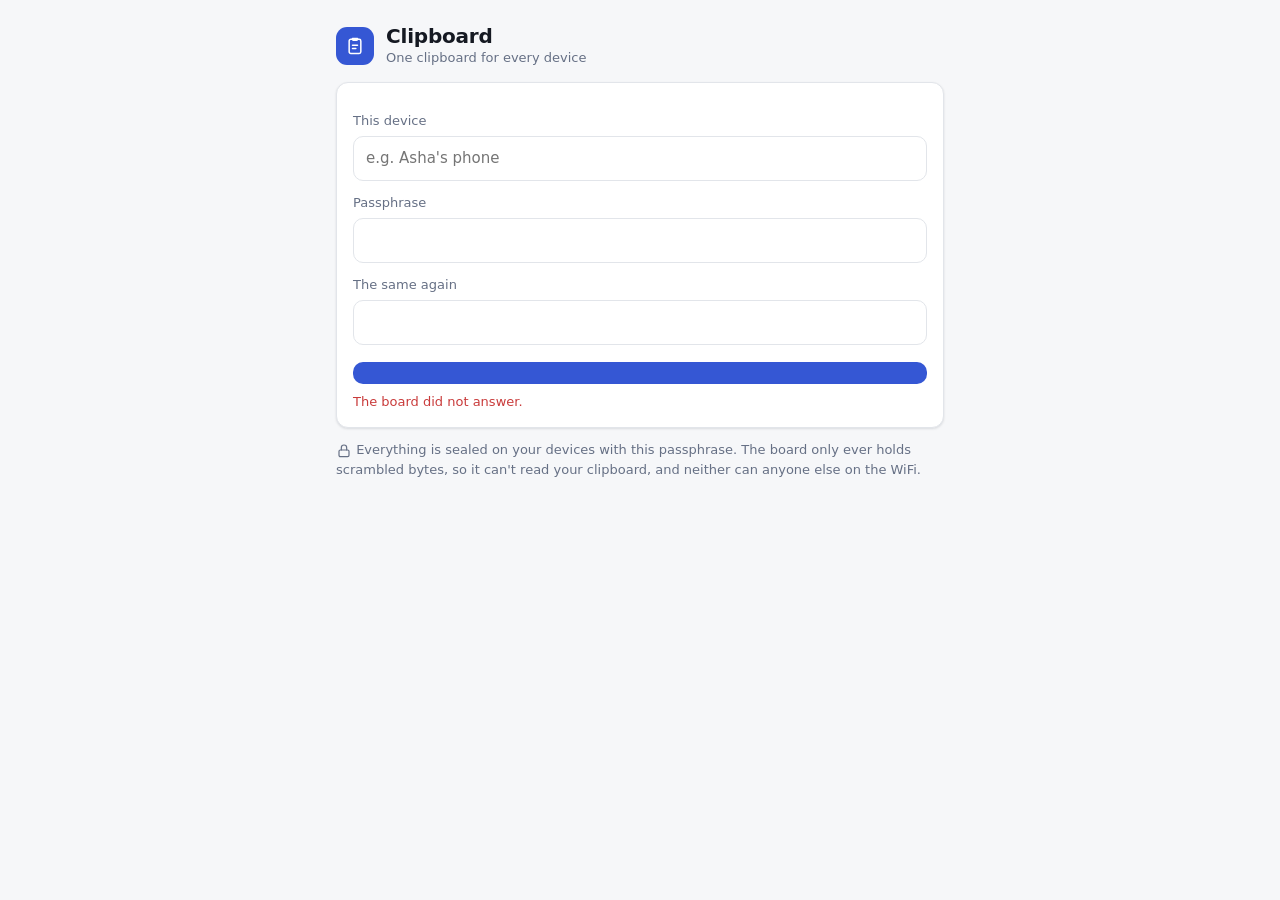
==== chapters/13-clipboard/page/clip.html @ 50697df5 "Chapter 13: one clipboard for every device Copy on one device, paste on another. Computers sync by t" ====
<!doctype html>
<html lang="en"><head><meta charset="utf-8">
<meta name="viewport" content="width=device-width,initial-scale=1,viewport-fit=cover">
<meta name="theme-color" content="#f6f7f9" media="(prefers-color-scheme: light)">
<meta name="theme-color" content="#0f1115" media="(prefers-color-scheme: dark)">
<title>Clipboard</title>
<link rel="icon" href="data:,">
<style>
:root{--bg:#f6f7f9;--surface:#fff;--surface2:#f0f2f5;--line:#e2e5ea;--text:#151922;--muted:#667085;--acc:#3557d4;--acc-ink:#fff;--acc-soft:#e9eefc;
 --danger:#c93b3b;--ok:#0f8a5f;--warn:#b7791f;--warn-soft:#fdf6e7;--shadow:0 1px 2px rgba(16,24,40,.05),0 1px 3px rgba(16,24,40,.07);--pop:0 12px 32px rgba(16,24,40,.16);--r:12px}
@media (prefers-color-scheme:dark){:root{--bg:#0f1115;--surface:#171a21;--surface2:#1f232c;--line:#2b303b;--text:#e7e9ee;--muted:#959cab;--acc:#6f8cff;--acc-ink:#0f1115;
 --acc-soft:#1d2540;--danger:#ef6b6b;--ok:#4fd1a0;--warn:#e0a84a;--warn-soft:#2a2416;--shadow:none;--pop:0 12px 32px rgba(0,0,0,.5)}}
*{box-sizing:border-box}html,body{min-height:100%}
body{margin:0;background:var(--bg);color:var(--text);font:15px/1.5 system-ui,-apple-system,"Segoe UI",Roboto,"Noto Sans",sans-serif;-webkit-font-smoothing:antialiased}
[hidden]{display:none!important}
.ic{width:20px;height:20px;fill:none;stroke:currentColor;stroke-width:1.8;stroke-linecap:round;stroke-linejoin:round;flex:none;vertical-align:middle}
.ic.s{width:16px;height:16px}
.wrap{max-width:640px;margin:0 auto;padding:16px 16px 120px}
h1{font-size:20px;line-height:1.2;margin:0;letter-spacing:-.01em}h2{font-size:15px;margin:0 0 10px;font-weight:600}
p{margin:6px 0}.muted{color:var(--muted)}.small{font-size:13px}
.brand{display:flex;gap:12px;align-items:center}
.mark{width:38px;height:38px;border-radius:11px;background:var(--acc);color:var(--acc-ink);display:grid;place-items:center;flex:none}
.card{background:var(--surface);border:1px solid var(--line);border-radius:var(--r);padding:16px;margin:12px 0;box-shadow:var(--shadow)}
.field{display:block;margin:0 0 12px}.field>span{display:block;font-size:13px;font-weight:500;color:var(--muted);margin-bottom:6px}
.row{display:flex;gap:8px;align-items:center}.row>*{min-width:0}.grow{flex:1}
select,input,textarea{font:inherit;color:var(--text);background:var(--surface);border:1px solid var(--line);border-radius:10px;padding:10px 12px;width:100%;outline:none}
select:focus,input:focus,textarea:focus{border-color:var(--acc);box-shadow:0 0 0 3px var(--acc-soft)}
textarea{min-height:110px;resize:vertical}
.btn{font:inherit;font-weight:600;display:inline-flex;align-items:center;justify-content:center;gap:8px;border-radius:10px;padding:10px 16px;cursor:pointer;
 border:1px solid transparent;background:var(--acc);color:var(--acc-ink);touch-action:manipulation;white-space:nowrap}
.btn:active{transform:scale(.98)}.btn.sec{background:var(--surface);color:var(--text);border-color:var(--line)}
.btn.ghost{background:transparent;color:var(--text)}.btn.danger{background:transparent;color:var(--danger);border-color:var(--line)}
.btn.block{width:100%}.btn.sm{padding:6px 12px;font-size:13px}
.iconbtn{width:38px;height:38px;padding:0;border-radius:10px;background:transparent;color:var(--text);border:1px solid transparent;display:inline-grid;place-items:center;cursor:pointer}
.iconbtn:hover{background:var(--surface2)}.iconbtn.on{color:var(--acc)}
:focus-visible{outline:2px solid var(--acc);outline-offset:2px}
a{color:var(--acc);text-decoration:none}
.notice{display:flex;gap:12px;align-items:flex-start;border-radius:var(--r);padding:14px;margin:12px 0;background:var(--warn-soft);border:1px solid color-mix(in srgb,var(--warn) 35%,transparent)}
.notice .ic{color:var(--warn);margin-top:2px}
.err{color:var(--danger);font-size:13px;min-height:1em;margin:8px 0 0}
code,.mono{font-family:ui-monospace,SFMono-Regular,Menlo,Consolas,monospace;font-size:13px}
pre.cmd{background:var(--surface2);border-radius:8px;padding:10px 12px;margin:6px 0;white-space:pre-wrap;word-break:break-all}
.top{position:sticky;top:0;z-index:4;background:var(--bg);display:flex;gap:8px;align-items:center;padding:12px 0 10px}
.devs{display:flex;gap:6px;align-items:center;font-size:13px;color:var(--muted)}
.dot{width:8px;height:8px;border-radius:50%;background:var(--line);display:inline-block}.dot.on{background:var(--ok)}
.tools{display:flex;gap:8px;align-items:center;margin:4px 0 12px}
.seg{display:flex;background:var(--surface2);border-radius:10px;padding:3px;gap:3px}
.seg button{border:0;background:transparent;color:var(--muted);font:inherit;font-size:13px;font-weight:500;padding:6px 12px;border-radius:8px;cursor:pointer}
.seg button.sel{background:var(--surface);color:var(--text);box-shadow:var(--shadow)}
.search{position:relative;flex:1}.search input{padding-left:34px}.search .ic{position:absolute;left:10px;top:50%;transform:translateY(-50%);color:var(--muted)}
.item{background:var(--surface);border:1px solid var(--line);border-radius:var(--r);padding:12px 14px;margin:0 0 10px;box-shadow:var(--shadow)}
.item .meta{display:flex;gap:8px;align-items:center;font-size:12px;color:var(--muted);flex-wrap:wrap}
.item .meta b{color:var(--text);font-weight:600}
.badge{display:inline-flex;gap:4px;align-items:center;background:var(--surface2);border-radius:6px;padding:1px 7px;font-size:11px;font-weight:600;color:var(--muted)}
.badge.acc{background:var(--acc-soft);color:var(--acc)}
.item .body{margin:8px 0 10px;word-wrap:break-word;white-space:pre-wrap;display:-webkit-box;-webkit-line-clamp:6;-webkit-box-orient:vertical;overflow:hidden;cursor:pointer}
.item .body.open{display:block}
.item .otp{font:700 30px/1.2 ui-monospace,SFMono-Regular,Menlo,Consolas,monospace;letter-spacing:.18em;margin:10px 0}
.item img{max-width:100%;max-height:260px;border-radius:8px;display:block;margin:8px 0 10px;background:var(--surface2)}
.item .acts{display:flex;gap:4px;align-items:center}
.item .acts .btn{padding:6px 12px;font-size:13px}
.empty{text-align:center;color:var(--muted);padding:48px 16px}.empty .ic{width:36px;height:36px;color:var(--acc);margin-bottom:8px}
.bar{position:fixed;left:0;right:0;bottom:0;background:var(--surface);border-top:1px solid var(--line);padding:10px 16px calc(10px + env(safe-area-inset-bottom));z-index:5}
.bar .row{max-width:640px;margin:0 auto}
.sheet-bg{position:fixed;inset:0;background:rgba(0,0,0,.35);z-index:8;display:flex;align-items:flex-end;justify-content:center}
.sheet{background:var(--surface);width:100%;max-width:640px;max-height:88vh;overflow:auto;border-radius:16px 16px 0 0;padding:18px 16px calc(18px + env(safe-area-inset-bottom));box-shadow:var(--pop)}
.sheet .head{display:flex;align-items:center;gap:8px;margin-bottom:10px}
.list .li{display:flex;gap:12px;align-items:center;padding:10px 0;border-top:1px solid var(--line)}.list .li:first-child{border:0}
.menu{position:fixed;z-index:9;background:var(--surface);border:1px solid var(--line);border-radius:12px;padding:6px;min-width:210px;box-shadow:var(--pop)}
.menu button{display:flex;gap:12px;align-items:center;width:100%;text-align:left;background:none;border:0;color:var(--text);font:inherit;padding:9px 12px;border-radius:8px;cursor:pointer}
.menu button:hover{background:var(--surface2)}.menu button .ic{color:var(--muted)}.menu .danger,.menu .danger .ic{color:var(--danger)}
.menu .label{font-size:12px;color:var(--muted);padding:6px 12px 2px}
.toast{position:fixed;left:50%;bottom:96px;transform:translateX(-50%);background:var(--text);color:var(--bg);border-radius:10px;padding:10px 14px;z-index:10;max-width:calc(100% - 32px);text-align:center;font-size:14px;box-shadow:var(--pop)}
.check{display:flex;gap:8px;align-items:center;font-size:14px}.check input{width:auto}
.meter{height:6px;background:var(--surface2);border-radius:3px;overflow:hidden}.meter div{height:100%;background:var(--acc)}
</style></head><body>

<svg width="0" height="0" style="position:absolute" aria-hidden="true">
<symbol id="i-clip" viewBox="0 0 24 24"><rect x="5" y="4" width="14" height="17" rx="2"/><path d="M9 4V3h6v1M9 4a1 1 0 0 0 1 1h4a1 1 0 0 0 1-1"/><path d="M9 11h6M9 15h4"/></symbol>
<symbol id="i-paste" viewBox="0 0 24 24"><rect x="5" y="4" width="14" height="17" rx="2"/><path d="M9 4V3h6v1M12 9v8M8.5 13.5 12 17l3.5-3.5"/></symbol>
<symbol id="i-copy" viewBox="0 0 24 24"><rect x="9" y="9" width="12" height="12" rx="2"/><path d="M5 15H4.5A1.5 1.5 0 0 1 3 13.5v-9A1.5 1.5 0 0 1 4.5 3h9A1.5 1.5 0 0 1 15 4.5V5"/></symbol>
<symbol id="i-pin" viewBox="0 0 24 24"><path d="M12 17v4M8 3h8l-1 6 3 4H6l3-4z"/></symbol>
<symbol id="i-more" viewBox="0 0 24 24"><circle cx="5.5" cy="12" r=".8"/><circle cx="12" cy="12" r=".8"/><circle cx="18.5" cy="12" r=".8"/></symbol>
<symbol id="i-send" viewBox="0 0 24 24"><path d="M21 3 10 14M21 3l-7 18-4-7-7-4z"/></symbol>
<symbol id="i-open" viewBox="0 0 24 24"><path d="M14 4h6v6M20 4l-9 9M18 14v5a1 1 0 0 1-1 1H5a1 1 0 0 1-1-1V7a1 1 0 0 1 1-1h5"/></symbol>
<symbol id="i-call" viewBox="0 0 24 24"><path d="M5 4h4l2 5-2.5 1.5a11 11 0 0 0 5 5L15 13l5 2v4a1 1 0 0 1-1 1A16 16 0 0 1 4 5a1 1 0 0 1 1-1"/></symbol>
<symbol id="i-vol" viewBox="0 0 24 24"><path d="M11 5 6 9H3v6h3l5 4z"/><path d="M15.5 8.5a5 5 0 0 1 0 7"/></symbol>
<symbol id="i-trash" viewBox="0 0 24 24"><path d="M4 7h16M9 7V4h6v3M6 7l1 13h10l1-13M10 11v5M14 11v5"/></symbol>
<symbol id="i-laptop" viewBox="0 0 24 24"><rect x="4" y="5" width="16" height="11" rx="1.5"/><path d="M2 19h20"/></symbol>
<symbol id="i-phone" viewBox="0 0 24 24"><rect x="6.5" y="2.5" width="11" height="19" rx="2.5"/><path d="M11 18.5h2"/></symbol>
<symbol id="i-gear" viewBox="0 0 24 24"><circle cx="12" cy="12" r="3"/><path d="M19.4 15a1.7 1.7 0 0 0 .3 1.8l.1.1a2 2 0 1 1-2.8 2.8l-.1-.1a1.7 1.7 0 0 0-1.8-.3 1.7 1.7 0 0 0-1 1.5V21a2 2 0 1 1-4 0v-.1a1.7 1.7 0 0 0-1.1-1.5 1.7 1.7 0 0 0-1.8.3l-.1.1a2 2 0 1 1-2.8-2.8l.1-.1a1.7 1.7 0 0 0 .3-1.8 1.7 1.7 0 0 0-1.5-1H3a2 2 0 1 1 0-4h.1a1.7 1.7 0 0 0 1.5-1.1 1.7 1.7 0 0 0-.3-1.8l-.1-.1a2 2 0 1 1 2.8-2.8l.1.1a1.7 1.7 0 0 0 1.8.3H9a1.7 1.7 0 0 0 1-1.5V3a2 2 0 1 1 4 0v.1a1.7 1.7 0 0 0 1 1.5 1.7 1.7 0 0 0 1.8-.3l.1-.1a2 2 0 1 1 2.8 2.8l-.1.1a1.7 1.7 0 0 0-.3 1.8V9a1.7 1.7 0 0 0 1.5 1H21a2 2 0 1 1 0 4h-.1a1.7 1.7 0 0 0-1.5 1z"/></symbol>
<symbol id="i-edit" viewBox="0 0 24 24"><path d="M4 20h4L19 9l-4-4L4 16z"/><path d="M13.5 6.5l4 4"/></symbol>
<symbol id="i-search" viewBox="0 0 24 24"><circle cx="11" cy="11" r="6.5"/><path d="m20 20-4.2-4.2"/></symbol>
<symbol id="i-lock" viewBox="0 0 24 24"><rect x="4.5" y="10.5" width="15" height="10" rx="2"/><path d="M8 10.5V7a4 4 0 0 1 8 0v3.5"/></symbol>
<symbol id="i-x" viewBox="0 0 24 24"><path d="M6 6l12 12M18 6 6 18"/></symbol>
<symbol id="i-once" viewBox="0 0 24 24"><circle cx="12" cy="13" r="8"/><path d="M12 9v4l2.5 2.5M9.5 2.5h5"/></symbol>
<symbol id="i-image" viewBox="0 0 24 24"><rect x="3.5" y="4.5" width="17" height="15" rx="2"/><circle cx="9" cy="10" r="1.6"/><path d="m20.5 16-5-5-8.5 8.5"/></symbol>
<symbol id="i-down" viewBox="0 0 24 24"><path d="M12 4v11M7 10l5 5 5-5M5 20h14"/></symbol>
<symbol id="i-info" viewBox="0 0 24 24"><circle cx="12" cy="12" r="9"/><path d="M12 11v5M12 8h.01"/></symbol>
</svg>

<!-- not secure: only how to get to the secure page, and the helper lines (those work from here) -->
<div class="wrap" id="insecure" hidden>
 <div class="brand" style="margin:8px 0 14px"><div class="mark"><svg class="ic"><use href="#i-clip"/></svg></div><div><h1>Clipboard</h1><div class="muted small">One clipboard for every device</div></div></div>
 <div class="notice"><svg class="ic"><use href="#i-lock"/></svg><div><b>Open the secure page</b>
  <p class="small" style="margin:4px 0 0">Encryption and the clipboard only work on secure pages. Open <a id="secLink" href="#"></a>.
  The first time, the browser says the page is "not private", because the board made its own certificate.
  Android: <i>Advanced</i>, then <i>Proceed</i>. iPhone: <i>Show details</i>, then <i>visit this website</i>.</p></div></div>
 <div class="card" id="installCard1"></div>
</div>

<!-- joining -->
<div class="wrap" id="setup" hidden>
 <div class="brand" style="margin:8px 0 14px"><div class="mark"><svg class="ic"><use href="#i-clip"/></svg></div><div><h1>Clipboard</h1><div class="muted small">One clipboard for every device</div></div></div>
 <div class="card">
  <h2 id="suTitle"></h2>
  <p class="muted small" id="suText"></p>
  <label class="field" style="margin-top:12px"><span>This device</span><input id="suName" maxlength="24" placeholder="e.g. Asha's phone"></label>
  <label class="field"><span>Passphrase</span><input id="suP1" type="password" autocomplete="new-password"></label>
  <label class="field" id="suAgain"><span>The same again</span><input id="suP2" type="password" autocomplete="new-password"></label>
  <button class="btn block" id="suGo"></button>
  <p class="err" id="suErr"></p>
 </div>
 <p class="small muted"><svg class="ic s"><use href="#i-lock"/></svg> Everything is sealed on your devices with this passphrase. The board only ever holds scrambled bytes,
 so it can't read your clipboard, and neither can anyone else on the WiFi.</p>
</div>

<!-- the clipboard -->
<div class="wrap" id="main" hidden>
 <div class="top">
  <div class="mark" style="width:34px;height:34px;border-radius:10px"><svg class="ic"><use href="#i-clip"/></svg></div>
  <div class="grow"><h1>Clipboard</h1><div class="devs" id="devSum"></div></div>
  <button class="iconbtn" id="openDevices" aria-label="Devices"><svg class="ic"><use href="#i-laptop"/></svg></button>
  <button class="iconbtn" id="openSettings" aria-label="Settings"><svg class="ic"><use href="#i-gear"/></svg></button>
 </div>
 <div class="tools">
  <div class="search"><svg class="ic s"><use href="#i-search"/></svg><input id="q" placeholder="Search" autocomplete="off"></div>
  <div class="seg"><button data-f="all" class="sel">All</button><button data-f="pins">Pinned</button></div>
 </div>
 <div id="list"></div>
</div>
<div class="bar" id="bar" hidden><div class="row">
 <button class="btn grow" id="pasteBtn"><svg class="ic"><use href="#i-paste"/></svg>Paste here</button>
 <button class="btn sec" id="typeBtn"><svg class="ic"><use href="#i-edit"/></svg>Type</button>
</div></div>

<div class="sheet-bg" id="sheetBg" hidden><div class="sheet" id="sheet"></div></div>
<div class="menu" id="menu" hidden></div>
<div class="toast" id="toast" hidden></div>

<script>
/*CRYPTO*/
const $=id=>document.getElementById(id);
const esc=s=>String(s==null?'':s).replace(/[&<>"]/g,c=>({'&':'&amp;','<':'&lt;','>':'&gt;','"':'&quot;'}[c]));
const ic=(n,c)=>'<svg class="ic'+(c?' '+c:'')+'" aria-hidden="true"><use href="#i-'+n+'"/></svg>';
const hex=u=>[...u].map(b=>b.toString(16).padStart(2,'0')).join('');
const unhex=h=>new Uint8Array((h.match(/../g)||[]).map(x=>parseInt(x,16)));
const b64=s=>Uint8Array.from(atob(s),c=>c.charCodeAt(0));
const F_PIN=1,F_ONCE=2,F_IMAGE=4,F_OPEN=8,T_TEXT=0,T_IMAGE=1;
const store={get(k,d){try{const v=localStorage.getItem('clip.'+k);return v==null?d:JSON.parse(v)}catch(e){return d}},
 set(k,v){try{localStorage.setItem('clip.'+k,JSON.stringify(v))}catch(e){}},del(k){try{localStorage.removeItem('clip.'+k)}catch(e){}}};
let toastT;function toast(t,ms){$('toast').textContent=t;$('toast').hidden=false;clearTimeout(toastT);toastT=setTimeout(()=>$('toast').hidden=true,ms||2600);}
const sleep=ms=>new Promise(r=>setTimeout(r,ms));

// ── the board: one request at a time (lesson from chapter 12) ─────────────────────────────────
let chain=Promise.resolve();
function queued(fn){const p=chain.then(fn,fn);chain=p.catch(()=>{});return p;}
async function req(url,opt,as){const c=new AbortController();const t=setTimeout(()=>c.abort(),30000);
 try{const r=await fetch(url,Object.assign({signal:c.signal},opt||{}));return as==='bytes'?new Uint8Array(await r.arrayBuffer()):await r.json();}finally{clearTimeout(t)}}
const api=(path,data)=>queued(()=>req(path,{method:'POST',body:new URLSearchParams(data||{})}));
const getJ=url=>queued(()=>req(url));
const getBytes=url=>queued(()=>req(url,null,'bytes'));
const putBytes=(q,bytes)=>queued(()=>req('/put?'+new URLSearchParams(q),{method:'POST',body:bytes,headers:{'Content-Type':'application/octet-stream'}}));

// ── state ────────────────────────────────────────────────────────────────────────────────────
const S={cfg:null,keys:null,v:0,epoch:0,items:new Map(),devices:[],keep:24,used:0,budget:1,filter:'all',timer:0,polling:false,soon:false};
const me=()=>S.cfg&&S.cfg.id;
const devName=id=>(S.devices.find(d=>d.i===id)||{}).n||'a device';

function show(v){for(const x of ['insecure','setup','main'])$(x).hidden=x!==v;$('bar').hidden=v!=='main';}

// ── joining ──────────────────────────────────────────────────────────────────────────────────
let hello=null;
async function startSetup(why){
 show('setup');S.cfg=null;
 try{hello=await getJ('/hello');}catch(e){$('suErr').textContent='The board did not answer.';return;}
 const create=!hello.set;
 $('suTitle').textContent=create?'Start your clipboard group':'Join your clipboard group';
 $('suText').textContent=why||(create?'Choose a passphrase. Every device types it once. Keep it somewhere safe: if it is lost, the history can’t be opened again.'
  :'Type the passphrase you chose on your first device.');
 $('suAgain').hidden=!create;$('suGo').textContent=create?'Start':'Join';
 $('suName').value=store.get('name','')||(/iPhone|Android/.test(navigator.userAgent)?'Phone':'Browser');}
$('suGo').onclick=async()=>{
 const p=$('suP1').value,create=!hello.set,name=$('suName').value.trim()||'Phone';
 if(p.length<6){$('suErr').textContent='At least 6 characters.';return;}
 if(create&&$('suP2').value!==p){$('suErr').textContent='The two don’t match.';return;}
 $('suErr').textContent='';$('suGo').disabled=true;$('suGo').textContent='Working…';
 try{
  const salt=unhex(hello.salt);const raw=await clipDeriveRaw(p,salt);
  if(create){const r=await api('/setup',{salt:hello.salt,auth:hex(raw.auth)});if(!r.ok)throw new Error(r.err);}
  const keys=await clipImport(raw);const ch=await getJ('/challenge');
  const r=await api('/join',{n:ch.n,a:await clipAnswer(keys,unhex(ch.n)),name,kind:1});
  if(!r.ok)throw new Error(r.err);
  store.set('name',name);
  S.cfg={t:r.t,id:r.id,name,salt:hello.salt,epoch:hello.epoch,enc:hex(raw.enc),mac:hex(raw.mac),auth:hex(raw.auth)};
  store.set('cfg',S.cfg);await begin();
 }catch(e){$('suErr').textContent={proof:'That passphrase doesn’t match your group’s.',wait:'Too many wrong tries. Wait a minute.',
  full:'The group already has 12 devices.',already:'Someone just started the group. Join it instead.'}[e.message]||('Could not join: '+e.message);
  if(e.message==='already')startSetup();}
 $('suGo').disabled=false;$('suGo').textContent=hello&&!hello.set?'Start':'Join';};

async function begin(){
 S.keys=await clipImport({enc:unhex(S.cfg.enc),mac:unhex(S.cfg.mac),auth:unhex(S.cfg.auth)});
 S.v=0;S.epoch=S.cfg.epoch;S.items=new Map();show('main');render();poll();
 if(location.hash==='#paste')toast('Tap Paste here to send this phone’s clipboard',4000);}

// ── keeping in step ──────────────────────────────────────────────────────────────────────────
function pace(){return document.hidden?6000:2000;}
async function poll(){clearTimeout(S.timer);if(!S.cfg)return;if(S.polling){S.soon=true;return;}S.polling=true;let again=pace();
 try{const j=await getJ('/state?'+new URLSearchParams({t:S.cfg.t,v:S.v,epoch:S.epoch}));
  if(!j.ok){if(j.err==='notin'||j.err==='nogroup'){store.del('cfg');S.polling=false;startSetup('This device is no longer in the group (it was removed, or the group was reset). Join again.');return;}throw 0;}
  if(!j.same){
   if(j.epoch!==S.epoch){S.items.clear();S.epoch=j.epoch;}
   S.devices=j.devices;S.keep=j.keep;S.used=j.used;S.budget=j.budget;
   const ids=new Set(j.ids);
   for(const it of j.items){const old=S.items.get(it.id);S.items.set(it.id,Object.assign(old||{},it));}
   for(const id of [...S.items.keys()])if(!ids.has(id))S.items.delete(id);
   S.v=j.v;if(j.more)again=0;
   await openInline();render();}
 }catch(e){again=4000;}
 S.polling=false;if(S.soon){S.soon=false;again=0;}if(S.cfg)S.timer=setTimeout(poll,again);}
document.addEventListener('visibilitychange',()=>{if(!document.hidden&&S.cfg)poll();});

// Small items come sealed inside /state; open them now. Big ones are opened when shown.
async function openInline(){for(const it of S.items.values()){if(it.plain||!it.b)continue;
 try{const p=await clipUnseal(S.keys,b64(it.b));it.plain={kind:p[0],data:p.subarray(1)};}catch(e){it.bad=true;}delete it.b;}}
async function openItem(it){if(it.plain||it.bad||it.opening)return it.plain;it.opening=true;
 try{const raw=await getBytes('/blob?'+new URLSearchParams({t:S.cfg.t,id:it.id}));const p=await clipUnseal(S.keys,raw);it.plain={kind:p[0],data:p.subarray(1)};}
 catch(e){it.bad=true;}it.opening=false;return it.plain;}
const textOf=it=>it.plain&&it.plain.kind===T_TEXT?new TextDecoder().decode(it.plain.data):'';

// ── showing the list ─────────────────────────────────────────────────────────────────────────
function ago(t){if(!t)return '';const s=Math.max(0,Date.now()/1000-t|0);return s<60?'just now':s<3600?(s/60|0)+' min ago':s<86400?(s/3600|0)+' h ago':(s/86400|0)+' d ago';}
function render(){
 const on=S.devices.filter(d=>d.on).length;
 $('devSum').innerHTML='<span class="dot'+(on?' on':'')+'"></span>'+S.devices.length+' device'+(S.devices.length===1?'':'s')+', '+on+' online';
 const q=$('q').value.trim().toLowerCase();
 let list=[...S.items.values()].filter(it=>!(it.f&F_OPEN)||it.from===me());
 if(S.filter==='pins')list=list.filter(it=>it.f&F_PIN);
 if(q)list=list.filter(it=>textOf(it).toLowerCase().includes(q));
 list.sort((a,b)=>((b.f&F_PIN)-(a.f&F_PIN))||(b.id-a.id));
 if(!list.length){$('list').innerHTML='<div class="empty">'+ic('clip')+'<div>'+(q?'Nothing matches.':S.filter==='pins'?'Pin things you paste often: an address, the WiFi password.':
  'Nothing yet. Copy something on a computer with the helper, or tap Paste here.')+'</div></div>';return;}
 const html=list.map(itemHtml).join('');
 if($('list').dataset.h!==html){$('list').innerHTML=html;$('list').dataset.h=html;wire();}
 for(const it of list)if(!it.plain&&!it.bad&&!(it.f&F_ONCE))openItem(it).then(p=>p&&render());}
function itemHtml(it){
 const mine=it.from===me(),badges=[];
 if(it.f&F_PIN)badges.push('<span class="badge acc">'+ic('pin','s')+'Pinned</span>');
 if(it.f&F_ONCE)badges.push('<span class="badge">'+ic('once','s')+'One time</span>');
 if(it.to)badges.push('<span class="badge">'+(it.to===me()?'For this device':'For '+esc(devName(it.to)))+'</span>');
 const meta='<div class="meta"><b>'+(mine?'This device':esc(devName(it.from)))+'</b><span>'+ago(it.at)+'</span>'+badges.join('')+'</div>';
 let body;
 if(it.f&F_ONCE&&!it.plain)body='<p class="muted small" style="margin:8px 0 10px">'+(mine?'Waiting for another device to take it. It disappears after the first one, or in 2 minutes.':'Shown once: copying it removes it everywhere.')+'</p>';
 else if(it.bad)body='<p class="err">Can’t open this one: it was sealed with another passphrase, or changed.</p>';
 else if(!it.plain)body='<p class="muted small" style="margin:8px 0 10px">Opening…</p>';
 else if(it.plain.kind===T_IMAGE){if(!it.url)it.url=URL.createObjectURL(new Blob([it.plain.data],{type:'image/png'}));body='<img src="'+it.url+'" alt="Image">';}
 else{const t=textOf(it);body=/^\s*\d{4,8}\s*$/.test(t)?'<div class="otp">'+esc(t.trim())+'</div>':'<div class="body" data-x>'+esc(t)+'</div>';}
 const canCopy=!(it.f&F_ONCE)||!mine;
 return '<div class="item" data-id="'+it.id+'">'+meta+body+'<div class="acts">'+
  (canCopy?'<button class="btn" data-a="copy">'+ic('copy','s')+(it.f&F_ONCE&&!mine?'Take':'Copy')+'</button>':'')+
  (it.f&F_ONCE?'':'<button class="iconbtn'+(it.f&F_PIN?' on':'')+'" data-a="pin" aria-label="Pin">'+ic('pin')+'</button>')+
  '<span class="grow"></span><button class="iconbtn" data-a="more" aria-label="More">'+ic('more')+'</button></div></div>';}
function wire(){document.querySelectorAll('.item').forEach(el=>{const it=S.items.get(+el.dataset.id);if(!it)return;
 el.querySelectorAll('[data-a]').forEach(b=>b.onclick=e=>act(b.dataset.a,it,e));
 const x=el.querySelector('[data-x]');if(x)x.onclick=()=>x.classList.toggle('open');});}

// ── actions ──────────────────────────────────────────────────────────────────────────────────
async function copyOut(p){
 if(p.kind===T_TEXT){const t=new TextDecoder().decode(p.data);
  try{await navigator.clipboard.writeText(t);}catch(e){const a=document.createElement('textarea');a.value=t;document.body.appendChild(a);a.select();document.execCommand('copy');a.remove();}}
 else{await navigator.clipboard.write([new ClipboardItem({'image/png':new Blob([p.data],{type:'image/png'})})]);}}
async function act(a,it,e){
 if(a==='copy'){const p=await openItem(it);if(!p){toast('This one has gone.');return;}
  try{await copyOut(p);toast(it.f&F_ONCE?'Copied. It is gone from the other devices.':'Copied');}catch(err){toast('This browser would not copy it.');}
  if(it.f&F_ONCE){S.items.delete(it.id);render();poll();}return;}
 if(a==='pin'){const r=await api('/pin',{t:S.cfg.t,id:it.id,on:it.f&F_PIN?0:1});if(!r.ok)toast(r.err==='full'?'30 pins at most':'Could not pin');poll();return;}
 if(a==='more'){const t=textOf(it),link=/^\s*https?:\/\/\S+\s*$/i.test(t),phone=/^\s*\+?[\d\s()-]{7,16}\s*$/.test(t)&&!/^\s*\d{4,8}\s*$/.test(t);
  const others=S.devices.filter(d=>d.i!==me()),computers=others.filter(d=>d.k===0);
  const rows=[];
  if(link)rows.push(['open','Open here']);
  if(link&&computers.length){rows.push(['label','Open on']);for(const d of computers)rows.push(['openon:'+d.i,d.n,'laptop']);}
  if(phone)rows.push(['call','Call']);
  if(t&&window.speechSynthesis)rows.push(['say','Read aloud','vol']);
  if(it.plain&&others.length&&!(it.f&F_ONCE)){rows.push(['label','Send to']);for(const d of others)rows.push(['to:'+d.i,d.n,d.k?'phone':'laptop']);}
  if(it.plain&&it.plain.kind===T_IMAGE)rows.push(['save','Save image','down']);
  rows.push(['del','Delete everywhere','trash','danger']);
  menu(e.currentTarget,rows,async k=>{
   if(k==='open')window.open(t.trim(),'_blank');
   else if(k.startsWith('openon:')){await send(T_TEXT,new TextEncoder().encode(t.trim()),F_OPEN,+k.slice(7));toast('Opening on '+devName(+k.slice(7)));}
   else if(k==='call')location.href='tel:'+t.replace(/[^\d+]/g,'');
   else if(k==='say'){speechSynthesis.cancel();speechSynthesis.speak(new SpeechSynthesisUtterance(t));}
   else if(k.startsWith('to:')){await send(it.plain.kind,it.plain.data,0,+k.slice(3));toast('Sent to '+devName(+k.slice(3)));}
   else if(k==='save'){const a=document.createElement('a');a.href=it.url;a.download='clipboard-'+it.id+'.png';a.click();}
   else if(k==='del'){await api('/del',{t:S.cfg.t,id:it.id});S.items.delete(it.id);render();poll();}});}}
function menu(anchor,rows,cb){const m=$('menu');
 m.innerHTML=rows.map(r=>r[0]==='label'?'<div class="label">'+esc(r[1])+'</div>':'<button data-k="'+esc(r[0])+'" class="'+(r[3]||'')+'">'+ic(r[2]||(r[0]==='call'?'call':'open'))+esc(r[1])+'</button>').join('');
 m.hidden=false;const b=anchor.getBoundingClientRect();const w=m.offsetWidth,h=m.offsetHeight;
 m.style.left=Math.max(8,Math.min(innerWidth-w-8,b.right-w))+'px';m.style.top=(b.bottom+h+8<innerHeight?b.bottom+4:Math.max(8,b.top-h-4))+'px';
 m.querySelectorAll('button').forEach(x=>x.onclick=()=>{m.hidden=true;cb(x.dataset.k);});}
document.addEventListener('click',e=>{if(!$('menu').hidden&&!$('menu').contains(e.target)&&!e.target.closest('[data-a=more]'))$('menu').hidden=true;},true);

async function send(kind,data,flags,to){
 const sealed=await clipSeal(S.keys,cat(new Uint8Array([kind]),data));
 const q={t:S.cfg.t,f:(flags||0)|(kind===T_IMAGE?F_IMAGE:0)};if(to)q.to=to;
 const r=await putBytes(q,sealed).catch(()=>null);
 if(!r||!r.ok){toast({big:'Too big for the board (300 KB at most)',paused:'Sharing from this device is paused',noto:'That device is not in the group'}[r&&r.err]||'Not sent');return false;}
 poll();return true;}

$('pasteBtn').onclick=async()=>{
 try{if(navigator.clipboard.read){const items=await navigator.clipboard.read();
   for(const ci of items){if(ci.types.includes('image/png')){const b=new Uint8Array(await (await ci.getType('image/png')).arrayBuffer());
     if(b.length>300000){toast('That image is too big (300 KB at most)');return;}if(await send(T_IMAGE,b))toast('Image sent');return;}}}
  const t=await navigator.clipboard.readText();if(!t){toast('The clipboard is empty');return;}
  if(await send(T_TEXT,new TextEncoder().encode(t)))toast('Sent to your devices');}
 catch(e){toast('The browser did not allow reading the clipboard. Use Type instead.',4000);}};

$('typeBtn').onclick=()=>sheet('<div class="head"><h2 class="grow" style="margin:0">Send text</h2><button class="iconbtn" data-close>'+ic('x')+'</button></div>'+
 '<textarea id="tx" placeholder="Type or paste here"></textarea>'+
 '<label class="field" style="margin-top:12px"><span>To</span><select id="txTo"><option value="0">All my devices</option>'+
 S.devices.filter(d=>d.i!==me()).map(d=>'<option value="'+d.i+'">'+esc(d.n)+'</option>').join('')+'</select></label>'+
 '<label class="check"><input type="checkbox" id="txOnce"> One time only (for a password or a code)</label>'+
 '<button class="btn block" id="txGo" style="margin-top:14px">'+ic('send')+'Send</button>',()=>{
  setTimeout(()=>$('tx').focus(),50);
  $('txGo').onclick=async()=>{const t=$('tx').value;if(!t.trim())return;
   if(await send(T_TEXT,new TextEncoder().encode(t),$('txOnce').checked?F_ONCE:0,+$('txTo').value)){closeSheet();toast('Sent');}};});

// ── sheets: devices and settings ─────────────────────────────────────────────────────────────
function sheet(html,after){$('sheet').innerHTML=html;$('sheetBg').hidden=false;$('sheet').querySelectorAll('[data-close]').forEach(b=>b.onclick=closeSheet);after&&after();}
function closeSheet(){$('sheetBg').hidden=true;}
$('sheetBg').onclick=e=>{if(e.target===$('sheetBg'))closeSheet();};

$('openDevices').onclick=()=>{const rows=S.devices.map(d=>'<div class="li">'+ic(d.k?'phone':'laptop')+'<div class="grow"><b>'+esc(d.n)+'</b>'+(d.i===me()?' <span class="badge">This device</span>':'')+
  '<div class="small muted"><span class="dot'+(d.on?' on':'')+'"></span> '+(d.on?'online':'offline')+(d.p?' · sharing paused':'')+'</div></div>'+
  '<button class="btn sec sm" data-p="'+d.i+'">'+(d.p?'Resume':'Pause')+'</button>'+(d.i!==me()?'<button class="iconbtn" data-forget="'+d.i+'" aria-label="Remove">'+ic('trash')+'</button>':'')+'</div>').join('');
 sheet('<div class="head"><h2 class="grow" style="margin:0">Devices</h2><button class="iconbtn" data-close>'+ic('x')+'</button></div><div class="list">'+rows+'</div>'+
  '<p class="small muted" style="margin-top:12px">A paused device still receives, but sends nothing. Removing a device makes it type the passphrase again to come back.</p>',()=>{
  document.querySelectorAll('[data-p]').forEach(b=>b.onclick=async()=>{const d=S.devices.find(x=>x.i===+b.dataset.p);await api('/device',{t:S.cfg.t,id:d.i,paused:d.p?0:1});closeSheet();poll();});
  document.querySelectorAll('[data-forget]').forEach(b=>b.onclick=async()=>{if(!confirm('Remove '+devName(+b.dataset.forget)+' from the group?'))return;
   await api('/forget',{t:S.cfg.t,id:b.dataset.forget});closeSheet();poll();});});};

function installHtml(){const h=location.hostname||'clip.local';
 return '<h2>Computers: the helper</h2><p class="small muted">Copy on a computer and it’s on your other computers a moment later, and here. Run once:</p>'+
 '<p class="small" style="margin:10px 0 0"><b>Mac or Linux</b> (Terminal)</p><pre class="cmd mono">curl -fsSL http://'+esc(h)+'/i | sh</pre>'+
 '<p class="small" style="margin:10px 0 0"><b>Windows</b> (PowerShell)</p><pre class="cmd mono">irm http://'+esc(h)+'/i.ps1 | iex</pre>'+
 '<p class="small muted">The quick picker opens with <b>Win+Alt+V</b> on Windows. On a Mac or Linux, give <span class="mono">devkit_clip.py --pick</span> a keyboard shortcut in your system settings.</p>';}
$('installCard1').innerHTML=installHtml();

$('openSettings').onclick=()=>{const pct=Math.round(100*S.used/S.budget);
 sheet('<div class="head"><h2 class="grow" style="margin:0">Settings</h2><button class="iconbtn" data-close>'+ic('x')+'</button></div>'+
 '<label class="field"><span>Keep items that aren’t pinned for</span><select id="keep"><option value="1">1 hour</option><option value="24">1 day</option><option value="168">1 week</option><option value="0">Until the history fills up</option></select></label>'+
 '<div class="small muted">Board storage: '+Math.round(S.used/1024)+' KB of '+Math.round(S.budget/1024)+' KB</div><div class="meter" style="margin:6px 0 14px"><div style="width:'+pct+'%"></div></div>'+
 '<div class="card" style="margin:0 0 12px">'+installHtml()+'</div>'+
 '<div class="card" style="margin:0 0 12px"><h2>iPhone: one tap from anywhere</h2><p class="small muted">In the Shortcuts app, make a shortcut with one action, <i>Open URLs</i>, set to <span class="mono">https://'+esc(location.host)+'/#paste</span>. Add it to the Home Screen, or to Back Tap (Settings, Accessibility, Touch). It opens this page ready to paste.</p></div>'+
 '<div class="row" style="flex-wrap:wrap"><button class="btn sec" id="clearH">'+ic('trash','s')+'Clear the history</button><button class="btn danger" id="leave">Leave on this device</button><button class="btn danger" id="reset">Reset the group</button></div>'+
 '<p class="small muted" style="margin-top:12px">'+ic('lock','s')+' Sealed with AES-256 and HMAC-SHA256 on your devices. The board sees sizes, times and which device sent what, never what it says.</p>',()=>{
  $('keep').value=String(S.keep);$('keep').onchange=async()=>{await api('/settings',{t:S.cfg.t,keep:$('keep').value});poll();};
  $('clearH').onclick=async()=>{if(confirm('Clear the history on every device? Pins stay.')){await api('/clear',{t:S.cfg.t});closeSheet();poll();}};
  $('leave').onclick=async()=>{if(!confirm('Leave the group on this device? Its keys are deleted here.'))return;await api('/forget',{t:S.cfg.t,id:me()}).catch(()=>{});
   store.del('cfg');closeSheet();startSetup();};
  $('reset').onclick=async()=>{if(!confirm('Reset the group? Everything on the board is deleted, and every device must join again with a new passphrase.'))return;
   await api('/reset',{t:S.cfg.t,sure:1});store.del('cfg');closeSheet();startSetup();};});};

$('q').oninput=render;
document.querySelectorAll('.seg button').forEach(b=>b.onclick=()=>{document.querySelectorAll('.seg button').forEach(x=>x.classList.toggle('sel',x===b));S.filter=b.dataset.f;render();});

// ── start ────────────────────────────────────────────────────────────────────────────────────
(async()=>{
 if(!isSecureContext||!window.crypto||!crypto.subtle){show('insecure');const u='https://'+(location.hostname||'clip.local')+'/';$('secLink').href=u;$('secLink').textContent=u;return;}
 S.cfg=store.get('cfg',null);
 if(S.cfg&&S.cfg.t)await begin();else startSetup();})();
</script></body></html>
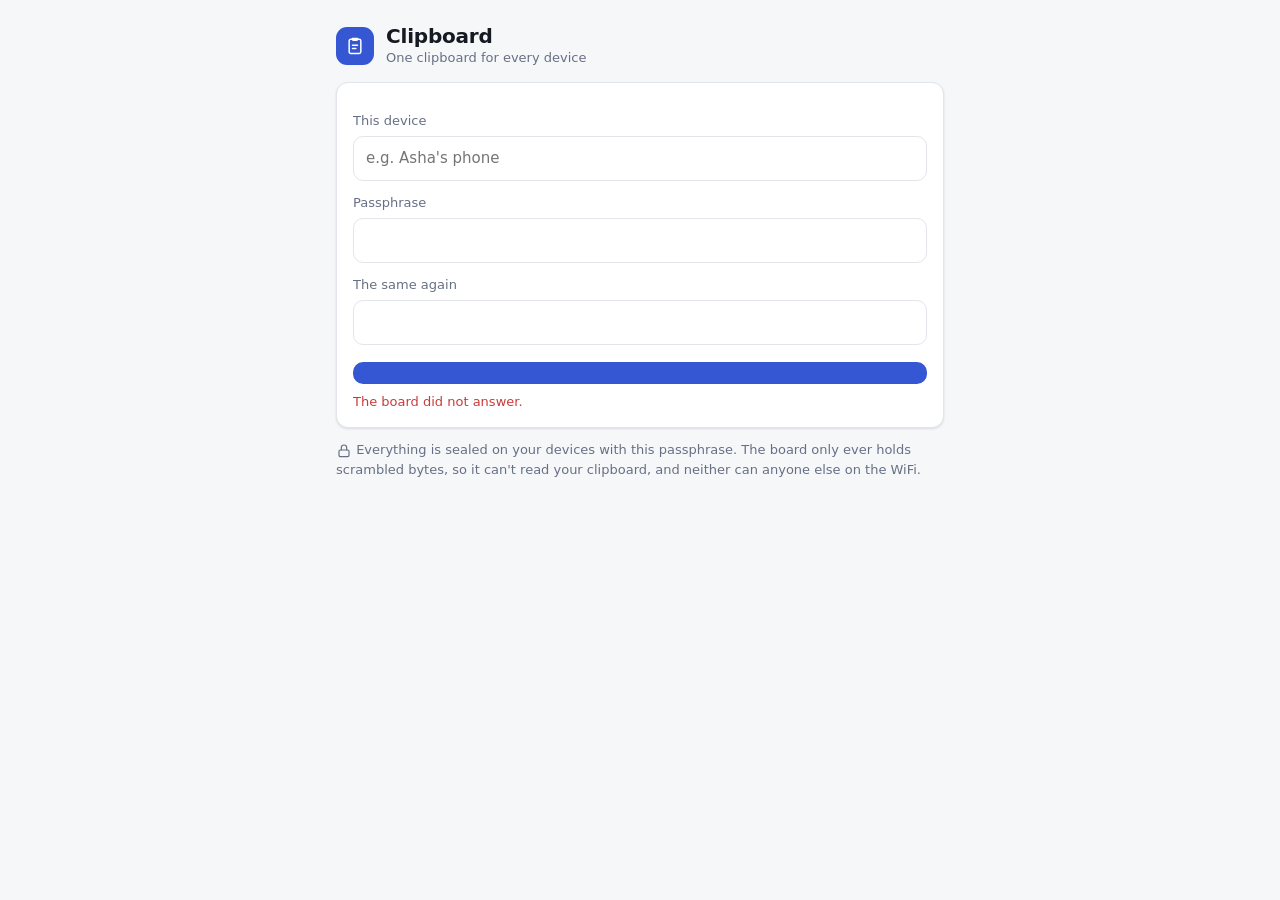
==== commit 7a013f0a: "Chapter 13: a third device gets in Measured with /health: two secure sessions leave ~36 KB, and a th" ====
--- a/chapters/13-clipboard/page/clip.html
+++ b/chapters/13-clipboard/page/clip.html
@@ -165,8 +165,12 @@
 // ── the board: one request at a time (lesson from chapter 12) ─────────────────────────────────
 let chain=Promise.resolve();
 function queued(fn){const p=chain.then(fn,fn);chain=p.catch(()=>{});return p;}
-async function req(url,opt,as){const c=new AbortController();const t=setTimeout(()=>c.abort(),30000);
- try{const r=await fetch(url,Object.assign({signal:c.signal},opt||{}));return as==='bytes'?new Uint8Array(await r.arrayBuffer()):await r.json();}finally{clearTimeout(t)}}
+// The board holds two secure connections and closes quiet ones, so a request can meet a connection
+// that just closed. A read is simply tried once more.
+async function req(url,opt,as,again){const c=new AbortController();const t=setTimeout(()=>c.abort(),30000);
+ try{const r=await fetch(url,Object.assign({signal:c.signal},opt||{}));return as==='bytes'?new Uint8Array(await r.arrayBuffer()):await r.json();}
+ catch(e){if(!again&&!(opt&&opt.method==='POST')&&e.name!=='AbortError'){clearTimeout(t);await sleep(400);return req(url,opt,as,true);}throw e;}
+ finally{clearTimeout(t)}}
 const api=(path,data)=>queued(()=>req(path,{method:'POST',body:new URLSearchParams(data||{})}));
 const getJ=url=>queued(()=>req(url));
 const getBytes=url=>queued(()=>req(url,null,'bytes'));
